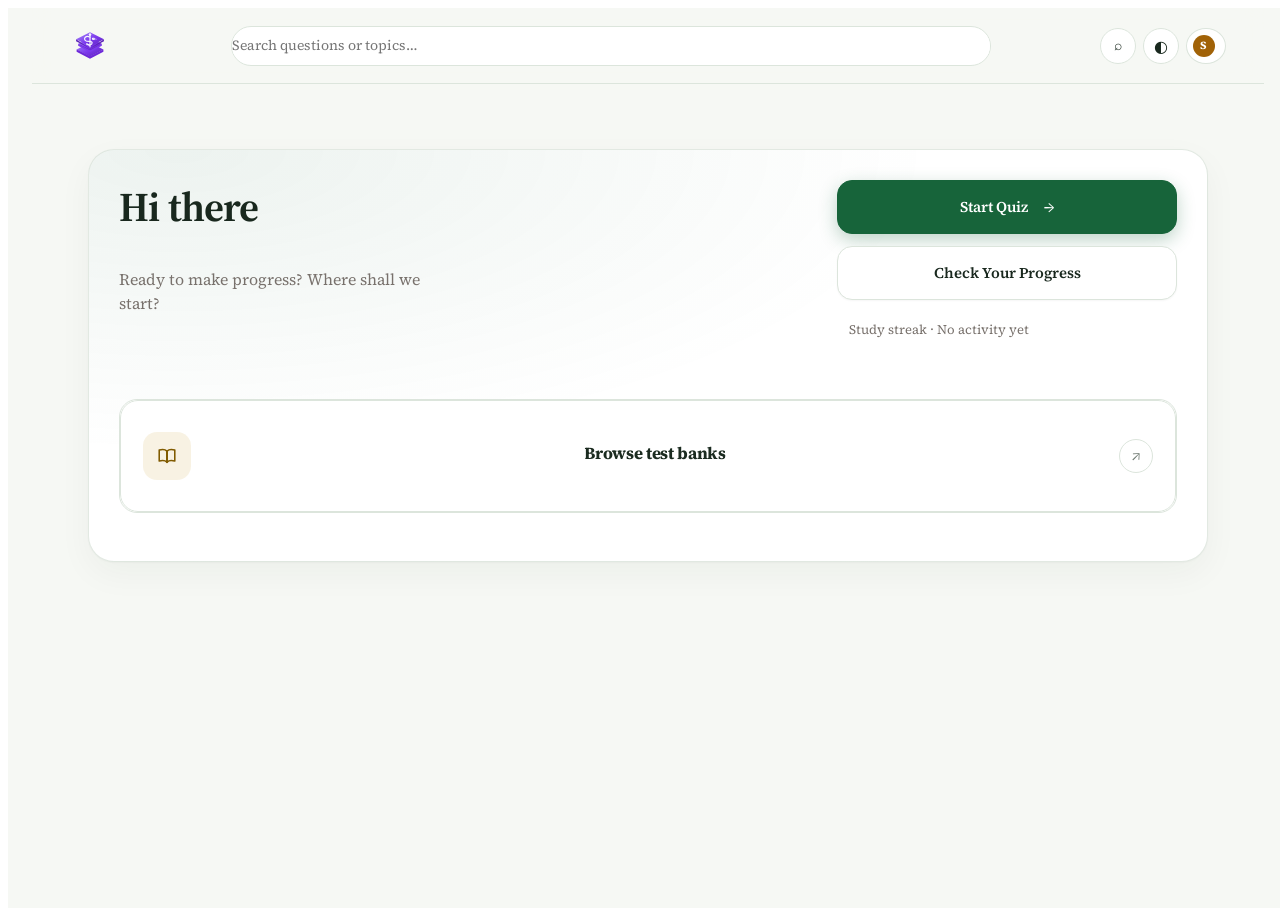
==== index.html @ 26444fe8 "Refresh reset settings assets" ====
<!doctype html>
<html lang="en" data-course="hub" data-theme="light">
<head>
  <meta charset="UTF-8" />
  <meta name="viewport" content="width=device-width, initial-scale=1.0, viewport-fit=cover">
  <title>StudyMats Medical Question Bank</title>
  <link href="https://fonts.googleapis.com/css2?family=Playfair+Display:ital,wght@0,400;0,600;0,700;1,400&family=Source+Serif+4:ital,opsz,wght@0,8..60,300;0,8..60,400;0,8..60,500;1,8..60,300;1,8..60,400&family=JetBrains+Mono:wght@400;500&display=swap" rel="stylesheet" />
  <link rel="icon" type="image/svg+xml" href="assets/studymats-mark.svg" />
  <link rel="stylesheet" href="style.css?v=20261027-browse-dialog-width-override" />
  <link rel="stylesheet" href="navigation-redesign.css?v=18" />
  <link rel="stylesheet" href="navigation-redesign-v12.css?v=16" />
  <link rel="stylesheet" href="navigation-redesign-search.css?v=6" />
  <link rel="stylesheet" href="navigation-redesign-progress.css?v=6" />
  <link rel="stylesheet" href="navigation-redesign-adaptive.css?v=3" />
  <link rel="stylesheet" href="desktop-layout.css?v=6" />
  <script src="theme.js"></script>
  <link rel="manifest" href="./manifest.json">
  <meta name="theme-color" content="#fbf8f5">
  <meta name="mobile-web-app-capable" content="yes">
  <meta name="apple-mobile-web-app-capable" content="yes">
  <meta name="apple-mobile-web-app-status-bar-style" content="default">
  <link rel="apple-touch-icon" href="./assets/studymats-mark.svg">
</head>
<body data-course="hub">
  <aside class="desktop-sidebar" aria-label="Primary navigation"><div class="sidebar-top"><a class="sidebar-brand-lockup" href="#top" aria-label="StudyMats home"><img src="assets/studymats-mark.svg" alt="" width="34" height="34"><span class="sidebar-brand-copy"><strong>Study<span>Mats</span></strong><small>MY MEDICAL QUESTION BANK</small></span></a></div><nav><a class="sidebar-link is-active" href="#top" title="Dashboard"><span>⌂</span><span class="sidebar-link-label">Dashboard</span></a><a class="sidebar-link" href="quiz.html" title="Quiz"><span>▣</span><span class="sidebar-link-label">Quiz</span></a><a class="sidebar-link" href="test-bank-builder-v2.html" title="Test Bank Builder"><span>✎</span><span class="sidebar-link-label">Test Bank Builder</span></a><a class="sidebar-link" href="#hubSubjectList" data-sidebar-subjects title="Browse Test Banks"><span>▦</span><span class="sidebar-link-label">Browse Test Banks</span></a><a class="sidebar-link" href="#studyDashboard" title="Study Progress"><span>▤</span><span class="sidebar-link-label">Study Progress</span></a><div class="sidebar-divider"></div><a class="sidebar-link" href="#backupPanel" title="Backup &amp; Restore"><span>⇧</span><span class="sidebar-link-label">Backup &amp; Restore</span></a><button class="sidebar-link" type="button" data-open-changelog title="Updates"><span>✦</span><span class="sidebar-link-label">Updates</span></button></nav><div class="sidebar-save"><i></i><span class="sidebar-save-label">Progress saved locally</span><span>ⓘ</span></div></aside>
  <main class="wrapper" id="top">
    <div class="app-topbar">
      <label class="topbar-search">
        <span></span>
        <input id="dashboardSearch" type="search" placeholder="Search questions, topics, or keywords…">
        <kbd>Ctrl K</kbd>
      </label>
      <button class="topbar-theme" type="button" data-theme-toggle aria-label="Toggle theme"><span data-theme-icon>☾</span></button>
      <button class="topbar-profile" id="dashProfileButtonTop" type="button"><span>S</span></button>
    </div>
    <div class="theme-toggle-wrapper"><button class="theme-toggle" data-theme-toggle type="button"><span data-theme-icon>🌙</span></button></div>
    <header class="site-header">
          <div class="brand-lockup">
            <img class="brand-mark" src="assets/studymats-mark.svg" alt="" width="76" height="76" />
            <div class="brand-copy">
              <div class="header-eyebrow">MEDICAL BOARD REVIEW</div>
              <h1 class="header-title"><em>Study</em>Mats</h1>
              <p class="header-sub">Your medical question bank, organized for focused review.</p>
            </div>
          </div>
        </header>
    <section class="section-wrapper hub-year-dropdown" aria-label="Main hub">
          <button class="section-toggle" type="button" data-open-subject-browser aria-haspopup="dialog" aria-controls="studyMatsActionModal">
            <span class="hub-year-icon" aria-hidden="true"><svg viewBox="0 0 24 24" focusable="false"><path d="M3.5 5.5c3.7-1.2 6.8-.5 8.5 1.2v12c-1.7-1.7-4.8-2.4-8.5-1.2z"/><path d="M20.5 5.5c-3.7-1.2-6.8-.5-8.5 1.2v12c1.7-1.7 4.8-2.4 8.5-1.2z"/><path d="M12 7v12"/></svg></span>
            <span class="hub-year-summary-copy"><span class="hub-year-title">Browse test banks</span><span class="hub-year-subtext">Choose a year level to explore subjects, question banks, and review resources.</span></span>
            <span class="toggle-icon" aria-hidden="true">↗</span>
          </button>
        </section>
    <div class="hub-year-row" role="tablist" aria-label="Year level selection">
      <button class="hub-pill active" type="button" data-year="YL1" aria-pressed="true">YL1</button>
      <button class="hub-pill" type="button" data-year="YL2">YL2</button>
      <button class="hub-pill" type="button" data-year="YL3">YL3</button>
      <button class="hub-pill" type="button" data-year="YL4">YL4</button>
    </div>
    <section class="study-dashboard" id="studyDashboard" aria-labelledby="dashGreeting">
      <div class="dash-welcome"><h2 id="dashGreeting">Your study space</h2><button class="dash-button dash-button-quiet" id="dashProfileButton" type="button">Set up profile</button></div>
      <div id="dashStats" class="dash-stats"></div>
      <div id="dashDonuts" hidden></div>
      <details class="dash-panel dash-subject-dropdown" id="subjectProgressDropdown">
        <summary class="dash-panel-heading"><h2 data-glance-year>YL1 subject progress</h2></summary>
        <a class="mob-view-all mobile-only" href="#" data-open-subject-browser>View All</a>
        <div class="dash-subject-list" id="dashSubjectList"></div>
      </details>
      <div class="dash-panel dash-activity-panel">
        <div class="dash-panel-heading"><h2>Daily study rhythm</h2>
        </div>
        <div id="dashHeatmap" class="dash-heatmap-container"></div>
        <div class="dash-activity-stats" id="dashActivityStats"></div>
        <p class="dash-data-caption" id="dashActivityCaption"></p>
      </div>
      <div class="dash-panel dash-tools-panel" id="backupPanel">
        <div class="dash-panel-heading"><h2>Backup & portability</h2></div>
        <div class="dash-data-actions">
          <button class="dash-button dash-button-primary" id="dashExportButton" type="button">↓ Export backup</button>
          <button class="dash-button" id="dashImportButton" type="button">↑ Import backup</button>
          <input id="dashImportFile" type="file" accept=".json,application/json" hidden>
          <button class="dash-button dash-button-danger" id="dashResetButton" type="button">Reset saved progress</button>
        </div>
        <p class="dash-data-message" id="dashDataMessage" role="status" aria-live="polite"></p>
      </div>
    </section>
  </main>

  <div class="question-search-modal study-mats-action-modal" id="studyMatsActionModal" hidden aria-hidden="true">
    <div class="question-search-backdrop" id="studyMatsActionBackdrop"></div>
    <section class="question-search-dialog study-mats-action-dialog" role="dialog" aria-modal="true" aria-labelledby="studyMatsActionTitle" tabindex="-1">
      <header class="qs-header">
        <div class="qs-header-copy">
          <p class="dash-kicker" id="studyMatsActionEyebrow">STUDYMATS SUBJECT LIBRARY</p>
          <h2 id="studyMatsActionTitle">Browse test banks</h2>
          <p class="study-mats-action-description" id="studyMatsActionDescription">Choose a year level to explore subjects and question banks.</p>
        </div>
        <button type="button" id="studyMatsActionClose" class="qs-close" aria-label="Close popup">×</button>
      </header>
      <div class="study-mats-action-content" id="studyMatsBrowseView">
        <div class="hub-year-row study-mats-modal-years" role="group">
          <button class="hub-pill active" type="button" data-year="YL1">YL1</button>
          <button class="hub-pill" type="button" data-year="YL2">YL2</button>
          <button class="hub-pill" type="button" data-year="YL3">YL3</button>
          <button class="hub-pill" type="button" data-year="YL4">YL4</button>
        </div>
        <div class="hub-subjects" id="hubSubjectList" aria-live="polite"></div>
        <div id="statusMessage" class="status-message" role="status"></div>
      </div>
      <div class="study-mats-action-content study-mats-quiz-content" id="studyMatsQuizView" hidden>
        <label class="study-mats-field-label" for="studyMatsQuizSubject">Choose a subject</label>
        <select id="studyMatsQuizSubject" class="study-mats-subject-select"><option value="">Loading subjects…</option></select>
        <p class="study-mats-field-label">Choose a study mode</p>
        <div class="study-mats-mode-picker" role="group">
          <button type="button" data-launch-mode="exam" aria-pressed="true"><strong>Exam</strong></button>
          <button type="button" data-launch-mode="review" aria-pressed="false"><strong>Review</strong></button>
          <button type="button" data-launch-mode="key" aria-pressed="false"><strong>Answer Key</strong></button>
        </div>
        <p class="study-mats-launch-status" id="studyMatsLaunchStatus" role="status"></p>
        <button class="dash-button dash-button-primary study-mats-start-quiz" id="studyMatsStartQuiz" type="button">Start Quiz →</button>
      </div>
    </section>
  </div>

  <div class="question-search-modal" id="questionSearchModal" hidden aria-hidden="true">
    <div class="question-search-backdrop" id="questionSearchBackdrop"></div>
    <section class="question-search-dialog" role="dialog" aria-modal="true" aria-labelledby="questionSearchTitle">
      <header class="qs-header"><div class="qs-header-copy"><h2 id="questionSearchTitle">Find a question</h2><label class="qs-search-box"><input id="questionSearchInput" type="search" placeholder="Search questions…" autocomplete="off"></label><p id="questionSearchStatus" role="status"></p></div><button type="button" id="questionSearchClose" class="qs-close">×</button></header>
      <div class="qs-body"><div class="qs-results-column"><div id="questionSearchResults" class="qs-results"></div></div><div id="questionSearchPreview" class="qs-preview"></div></div>
    </section>
  </div>

  <div class="dash-modal-backdrop dash-changelog-backdrop" id="changelogModal" hidden>
    <section class="dash-modal dash-changelog-modal" role="dialog" aria-modal="true" aria-labelledby="changelogModalTitle">
      <div class="dash-modal-mark" aria-hidden="true">✦</div>
      <p class="dash-kicker">STUDYMATS UPDATES</p>
      <h2 id="changelogModalTitle">What's changed</h2>
      <p class="dash-modal-copy">A running summary of improvements to the study dashboard, quiz, and question-bank tools.</p>
      <div class="dash-changelog-list">
        <article>
          <small>OCT 2026 · STUDY EXPERIENCE</small>
          <h3>Cleaner dashboard and quiz</h3>
          <ul>
            <li>Daily Study Rhythm spacing simplified by removing the extra momentum label.</li>
            <li>Quiz opens in dark mode by default, with a true-black surface and cleaner metadata.</li>
            <li>Quiz timer supports custom duration, quick-add time, and a clear time-up state.</li>
          </ul>
        </article>
        <article>
          <small>OCT 2026 · STUDY TOOLS</small>
          <h3>Build and manage question banks</h3>
          <ul>
            <li>Test Bank Builder supports drafting, editing, reusing questions, validating, importing JSON, and exporting without overwriting originals.</li>
            <li>Dashboard progress includes subject-level glance views and saved activity.</li>
          </ul>
        </article>
        <article>
          <small>OCT 2026 · APP ACCESS</small>
          <h3>Install StudyMats</h3>
          <ul>
            <li>Added installable PWA support and a basic offline app shell for supported browsers.</li>
          </ul>
          <p class="dash-changelog-note">Offline access is limited; question data may still need an internet connection.</p>
        </article>
        <article>
          <small>OCT 2026 · MOBILE HUB</small>
          <h3>Mobile-first home and navigation</h3>
          <ul>
            <li>New welcome home screen with sticky bottom navigation.</li>
            <li>Study Progress and Test Bank Builder open as in-app views.</li>
            <li>Backup moves into a dedicated sheet from the profile menu.</li>
          </ul>
        </article>
      </div>
      <div class="dash-modal-actions">
        <button class="dash-button dash-button-primary" type="button" data-close-changelog>Got it</button>
      </div>
    </section>
  </div>
  <div class="dash-modal-backdrop" id="profileModal" hidden>
    <section class="dash-modal" role="dialog" aria-modal="true" aria-labelledby="profileModalTitle">
      <h2 id="profileModalTitle">Make this space yours</h2>
      <form id="profileForm">
        <label for="profileName">Preferred name</label>
        <input id="profileName" name="profileName" maxlength="60" autocomplete="given-name">
        <label class="dash-checkbox-label"><input id="profileShowName" type="checkbox" checked><span>Show my name</span></label>
        <div class="dash-modal-actions">
          <button class="dash-button" id="profileSkipButton" type="button">Maybe later</button>
          <button class="dash-button dash-button-primary" type="submit">Save preferences</button>
        </div>
      </form>
    </section>
  </div>
  <div class="dash-modal-backdrop" id="importModal" hidden>
    <section class="dash-modal" role="dialog" aria-modal="true" aria-labelledby="importModalTitle">
      <h2 id="importModalTitle">Import progress</h2>
      <p id="importSummary"></p>
      <div class="dash-modal-actions dash-import-actions">
        <button class="dash-button" id="importCancelButton" type="button">Cancel</button>
        <button class="dash-button" id="importMergeButton" type="button">Merge</button>
        <button class="dash-button dash-button-danger" id="importReplaceButton" type="button">Replace</button>
      </div>
    </section>
  </div>

  <nav class="mobile-bottom-nav mobile-only" aria-label="Mobile navigation">
    <a href="#top" class="mob-nav-item is-active" data-mobile-home><small>Home</small></a>
    <button type="button" class="mob-nav-item" data-mobile-quiz><small>Quiz</small></button>
    <button type="button" class="mob-nav-item" data-open-subject-browser><small>Subjects</small></button>
    <a href="#studyDashboard" class="mob-nav-item" data-mobile-progress><small>Progress</small></a>
  </nav>

  <script src="app.js?v=4"></script>
  <script src="dashboard.js?v=20261027-heatmap"></script>
  <script src="question-search.js"></script>
  <script>
  (() => {
    const modal = document.getElementById('studyMatsActionModal');
    const dialog = modal?.querySelector('.study-mats-action-dialog');
    const closeButton = document.getElementById('studyMatsActionClose');
    const backdrop = document.getElementById('studyMatsActionBackdrop');
    const browseView = document.getElementById('studyMatsBrowseView');
    const quizView = document.getElementById('studyMatsQuizView');
    const title = document.getElementById('studyMatsActionTitle');
    const eyebrow = document.getElementById('studyMatsActionEyebrow');
    const description = document.getElementById('studyMatsActionDescription');
    const subjectSelect = document.getElementById('studyMatsQuizSubject');
    const launchStatus = document.getElementById('studyMatsLaunchStatus');
    const startButton = document.getElementById('studyMatsStartQuiz');
    if (!modal || !dialog || !closeButton || !backdrop) return;
    let opener = null, previousOverflow = '', activeMode = 'exam', catalogPromise = null;
    const closeModal = () => {
      modal.hidden = true; modal.setAttribute('aria-hidden', 'true');
      document.body.style.overflow = previousOverflow;
      if (opener && typeof opener.focus === 'function') opener.focus();
    };
    const openModal = (mode) => {
      previousOverflow = document.body.style.overflow;
      document.body.style.overflow = 'hidden';
      modal.hidden = false; modal.setAttribute('aria-hidden', 'false');
      opener = document.activeElement;
      if (mode === 'quiz') {
        browseView.hidden = true; quizView.hidden = false;
        eyebrow.textContent = 'START A QUIZ'; title.textContent = 'Choose subject and mode';
        description.textContent = 'Pick a subject and how you want to practice.';
        startButton.disabled = false; startButton.textContent = 'Start Quiz \u2192';
        launchStatus.textContent = ''; loadCatalog();
      } else {
        browseView.hidden = false; quizView.hidden = true;
        eyebrow.textContent = 'STUDYMATS SUBJECT LIBRARY'; title.textContent = 'Browse test banks';
        description.textContent = 'Choose a year level to explore subjects and question banks.';
      }
      closeButton.focus();
    };
    const loadCatalog = () => {
      if (catalogPromise) return catalogPromise;
      catalogPromise = fetch('subjects.json', { cache: 'no-cache' })
        .then(r => { if (!r.ok) throw new Error('HTTP ' + r.status); return r.json(); })
        .then(list => {
          subjectSelect.innerHTML = '<option value="">Select a subject\u2026</option>';
          (list || []).forEach(s => {
            const opt = document.createElement('option');
            opt.value = s.id; opt.textContent = s.name || s.id;
            subjectSelect.appendChild(opt);
          });
        })
        .catch(() => {
          subjectSelect.innerHTML = '<option value="">Could not load subjects</option>';
          launchStatus.textContent = 'Subjects failed to load.';
        });
      return catalogPromise;
    };
    document.querySelectorAll('[data-open-subject-browser], [data-sidebar-subjects], [data-mobile-quiz]').forEach(el => {
      el.addEventListener('click', e => {
        e.preventDefault();
        if (el.matches('[data-mobile-quiz]')) openModal('quiz');
        else openModal('browse');
      });
    });
    quizView?.querySelectorAll('[data-launch-mode]').forEach(btn => {
      btn.addEventListener('click', () => {
        activeMode = btn.getAttribute('data-launch-mode') || 'exam';
        quizView.querySelectorAll('[data-launch-mode]').forEach(b => b.setAttribute('aria-pressed', String(b === btn)));
      });
    });
    startButton?.addEventListener('click', () => {
      if (!subjectSelect.value) { launchStatus.textContent = 'Choose a subject before starting.'; subjectSelect.focus(); return; }
      const url = new URL('quiz.html', document.baseURI);
      url.searchParams.set('subject', subjectSelect.value);
      url.searchParams.set('mode', activeMode);
      startButton.disabled = true; startButton.textContent = 'Opening quiz\u2026';
      window.location.href = url.href;
    });
    closeButton.addEventListener('click', closeModal);
    backdrop.addEventListener('click', closeModal);
    modal.addEventListener('click', event => { if (event.target === modal) closeModal(); });
    dialog.addEventListener('click', event => event.stopPropagation());
    document.addEventListener('keydown', event => {
      if (event.key === 'Escape' && !modal.hidden) { event.preventDefault(); closeModal(); }
    });
  })();
  </script>
  <script>
  if ("serviceWorker" in navigator && (location.protocol === "https:" || location.hostname === "localhost")) {
    window.addEventListener("load", () => {
      navigator.serviceWorker.register("./service-worker.js", { scope: "./" })
        .catch((error) => console.warn("StudyMats offline support could not be registered:", error));
    });
  }
  </script>
  <script src="./navigation-redesign.js?v=23"></script>
  <script src="./navigation-redesign-search.js?v=3"></script>
<script>
/* StudyMats mobile polish patch v12 */
(() => {
  const run = () => {
    document.querySelectorAll('.sm-builder-toolbar').forEach(el => el.remove());
    document.querySelectorAll('.sm-backup-sheet .dash-data-actions').forEach(el => {
      el.style.cssText = 'display:flex!important;flex-direction:column!important;flex-wrap:nowrap!important;gap:10px!important;width:100%!important;';
    });
    document.querySelectorAll('.sm-backup-sheet .dash-button').forEach(el => {
      el.style.cssText = 'display:flex!important;width:100%!important;min-height:48px!important;padding:14px 16px!important;font-size:14px!important;justify-content:center!important;align-items:center!important;box-sizing:border-box!important;';
    });
    document.querySelectorAll('.sm-progress-view #dashStats, .sm-progress-view #dashDonuts, .sm-progress-view .dash-stats').forEach(el => {
      el.hidden = true; el.style.display = 'none';
    });
    document.querySelectorAll('.sm-nav-search').forEach(el => { el.style.display = 'none'; });
    document.querySelectorAll('#studyMatsActionModal [data-year="resources"]').forEach(el => {
      el.hidden = true; el.style.display = 'none';
    });
    document.querySelectorAll('.study-mats-mode-picker button').forEach(btn => {
      btn.style.cssText += 'display:flex!important;flex-direction:row!important;align-items:center!important;white-space:nowrap!important;word-break:normal!important;writing-mode:horizontal-tb!important;min-height:48px!important;width:100%!important;';
      const strong = btn.querySelector('strong');
      if (strong) {
        strong.style.cssText = 'display:inline!important;white-space:nowrap!important;word-break:normal!important;writing-mode:horizontal-tb!important;font-size:15px!important;width:auto!important;';
      }
    });
  };
  if (document.readyState === 'loading') {
    document.addEventListener('DOMContentLoaded', () => setTimeout(run, 400));
  } else {
    setTimeout(run, 400);
  }
  document.addEventListener('click', (e) => {
    if (e.target.closest('[data-sm-nav="quiz"], #smStartQuiz, [data-mobile-quiz], [data-sm-nav="progress"], [data-sm-nav="builder"], #smOpenBackup, .sm-menu-action')) {
      setTimeout(run, 150);
    }
  });
})();
</script>
  <script src="./offline-status.js"></script>
</body>
</html>
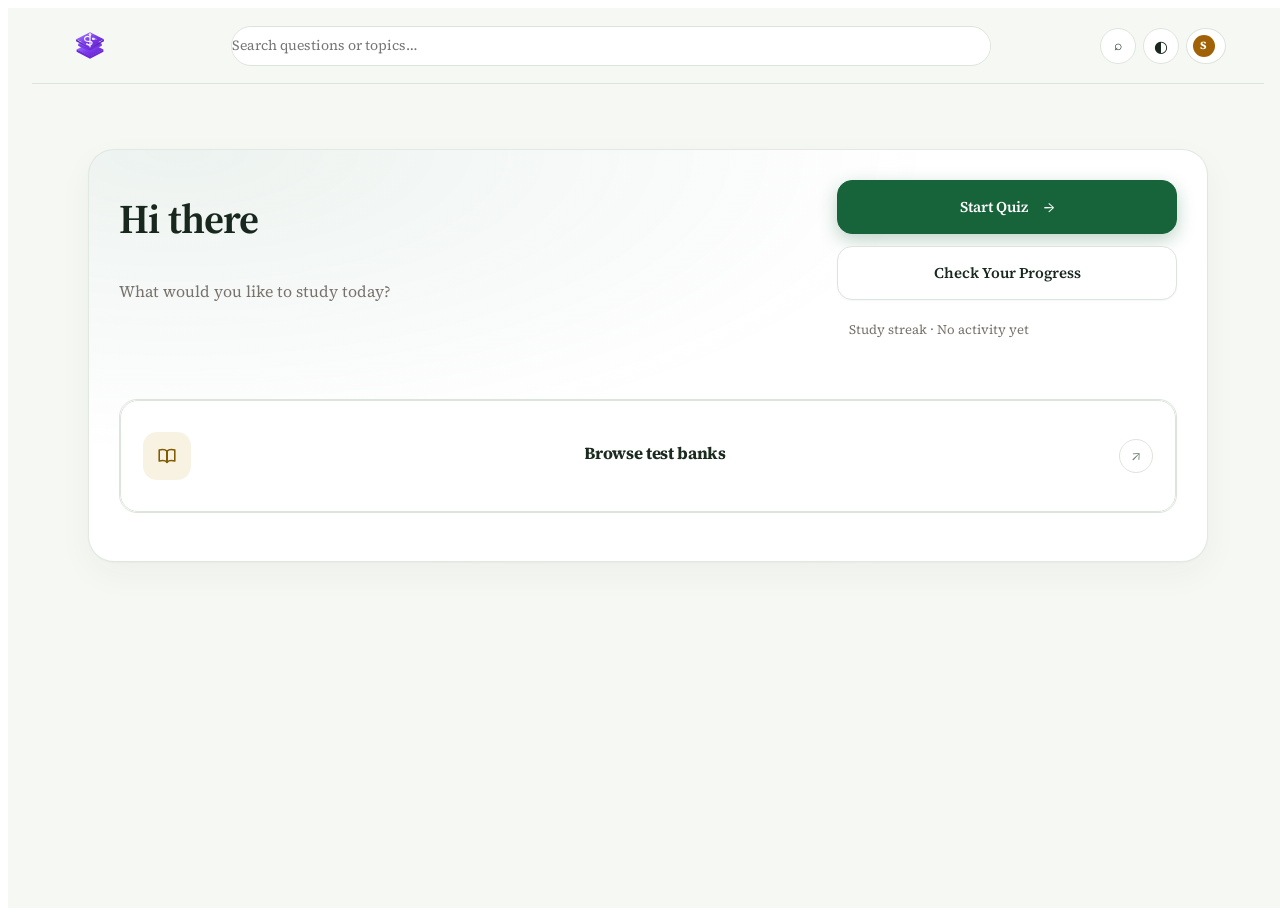
==== commit 2c203418: "Refresh profile settings assets" ====
--- a/index.html
+++ b/index.html
@@ -7,7 +7,7 @@
   <link href="https://fonts.googleapis.com/css2?family=Playfair+Display:ital,wght@0,400;0,600;0,700;1,400&family=Source+Serif+4:ital,opsz,wght@0,8..60,300;0,8..60,400;0,8..60,500;1,8..60,300;1,8..60,400&family=JetBrains+Mono:wght@400;500&display=swap" rel="stylesheet" />
   <link rel="icon" type="image/svg+xml" href="assets/studymats-mark.svg" />
   <link rel="stylesheet" href="style.css?v=20261027-browse-dialog-width-override" />
-  <link rel="stylesheet" href="navigation-redesign.css?v=18" />
+  <link rel="stylesheet" href="navigation-redesign.css?v=19" />
   <link rel="stylesheet" href="navigation-redesign-v12.css?v=16" />
   <link rel="stylesheet" href="navigation-redesign-search.css?v=6" />
   <link rel="stylesheet" href="navigation-redesign-progress.css?v=6" />
@@ -211,7 +211,7 @@
   </nav>
 
   <script src="app.js?v=4"></script>
-  <script src="dashboard.js?v=20261027-heatmap"></script>
+  <script src="dashboard.js?v=20261101-profile"></script>
   <script src="question-search.js"></script>
   <script>
   (() => {
@@ -308,7 +308,7 @@
     });
   }
   </script>
-  <script src="./navigation-redesign.js?v=23"></script>
+  <script src="./navigation-redesign.js?v=24"></script>
   <script src="./navigation-redesign-search.js?v=3"></script>
 <script>
 /* StudyMats mobile polish patch v12 */
--- a/navigation-redesign.css
+++ b/navigation-redesign.css
@@ -1037,3 +1037,79 @@
     align-self: stretch;
   }
 }
+
+
+/* Profile & account summary */
+.sm-profile-summary-card {
+  display: flex;
+  align-items: center;
+  gap: 14px;
+  padding: 16px;
+  margin: 16px 0;
+  border: 1px solid var(--border, #e6e0d9);
+  border-radius: 14px;
+  background: var(--bg-card, #fff);
+}
+.sm-profile-summary-avatar {
+  display: grid;
+  place-items: center;
+  flex: 0 0 46px;
+  width: 46px;
+  height: 46px;
+  border-radius: 50%;
+  background: var(--accent-soft, rgba(31,107,74,.12));
+  color: var(--accent, #1f6b4a);
+  font-size: 1.1rem;
+  font-weight: 750;
+}
+.sm-profile-summary-copy {
+  display: flex;
+  flex: 1 1 auto;
+  flex-direction: column;
+  min-width: 0;
+  gap: 3px;
+}
+.sm-profile-summary-copy strong { font-size: .95rem; overflow-wrap: anywhere; }
+.sm-profile-summary-copy span { color: var(--text-muted, #78716c); font-size: .8rem; }
+.sm-profile-summary-copy small { color: var(--text-muted, #78716c); font-size: .72rem; }
+.sm-settings-account-card {
+  display: flex;
+  align-items: flex-start;
+  gap: 12px;
+  padding: 15px;
+  margin: 0 0 16px;
+  border: 1px solid var(--border, #e6e0d9);
+  border-radius: 12px;
+}
+.sm-settings-account-icon {
+  display: grid;
+  place-items: center;
+  flex: 0 0 34px;
+  width: 34px;
+  height: 34px;
+  border-radius: 10px;
+  background: var(--bg-soft, rgba(120,130,120,.1));
+  font-size: 1.1rem;
+}
+.sm-settings-account-card > div:last-child { min-width: 0; }
+.sm-settings-account-card strong { display: block; font-size: .88rem; }
+.sm-settings-account-card p {
+  margin: 5px 0 8px;
+  color: var(--text-muted, #78716c);
+  font-size: .8rem;
+  line-height: 1.5;
+}
+.sm-settings-account-status {
+  display: inline-flex;
+  padding: 4px 8px;
+  border-radius: 999px;
+  background: var(--accent-soft, rgba(31,107,74,.1));
+  color: var(--accent, #1f6b4a);
+  font-size: .7rem;
+  font-weight: 700;
+}
+@media (max-width: 560px) {
+  .sm-profile-summary-card { flex-wrap: wrap; }
+  .sm-profile-summary-copy { flex-basis: calc(100% - 64px); }
+  .sm-profile-summary-card > .sm-settings-control { width: 100%; }
+}
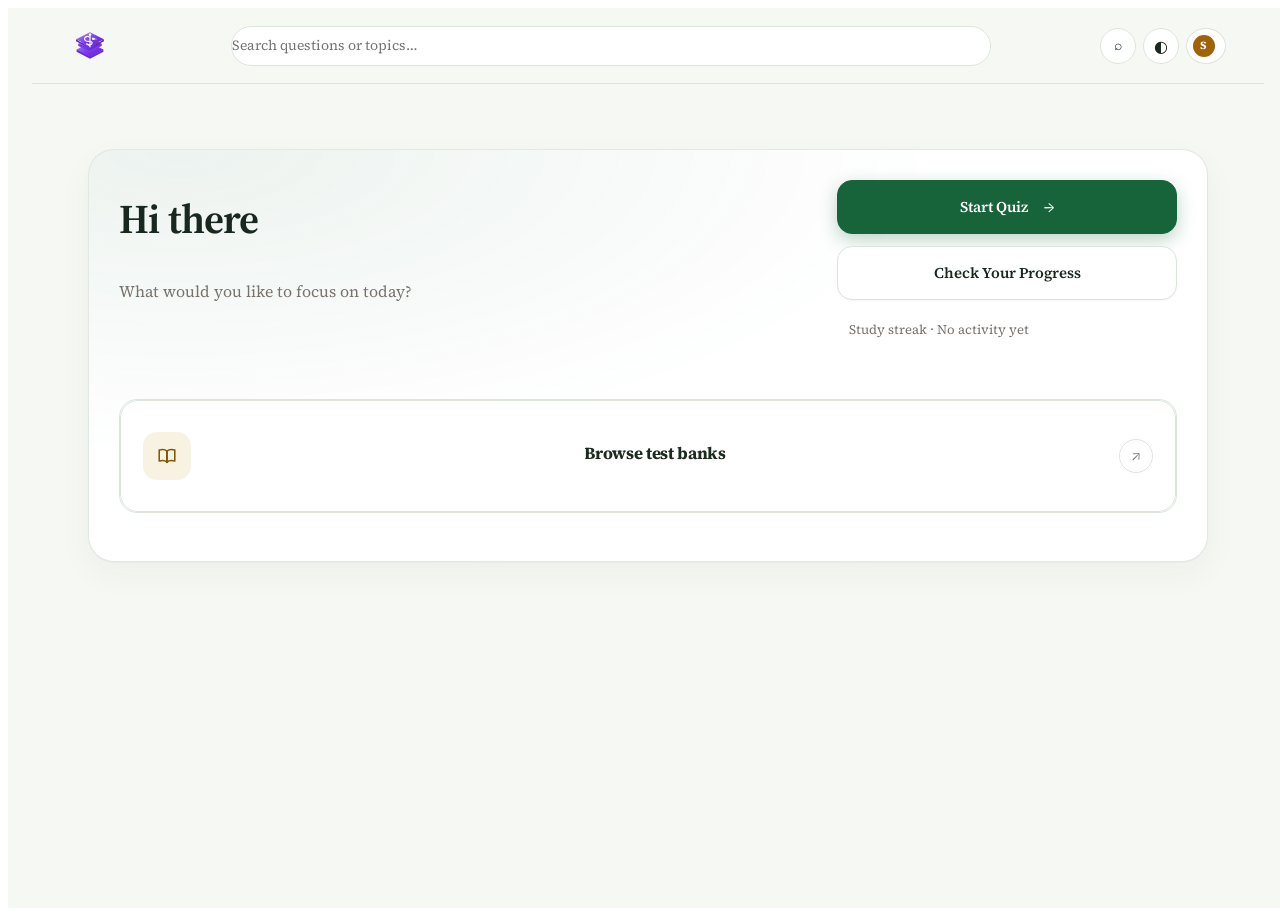
==== commit b5c8e360: "Refresh backup settings assets" ====
--- a/index.html
+++ b/index.html
@@ -7,7 +7,7 @@
   <link href="https://fonts.googleapis.com/css2?family=Playfair+Display:ital,wght@0,400;0,600;0,700;1,400&family=Source+Serif+4:ital,opsz,wght@0,8..60,300;0,8..60,400;0,8..60,500;1,8..60,300;1,8..60,400&family=JetBrains+Mono:wght@400;500&display=swap" rel="stylesheet" />
   <link rel="icon" type="image/svg+xml" href="assets/studymats-mark.svg" />
   <link rel="stylesheet" href="style.css?v=20261027-browse-dialog-width-override" />
-  <link rel="stylesheet" href="navigation-redesign.css?v=19" />
+  <link rel="stylesheet" href="navigation-redesign.css?v=20" />
   <link rel="stylesheet" href="navigation-redesign-v12.css?v=16" />
   <link rel="stylesheet" href="navigation-redesign-search.css?v=6" />
   <link rel="stylesheet" href="navigation-redesign-progress.css?v=6" />
@@ -211,7 +211,7 @@
   </nav>
 
   <script src="app.js?v=4"></script>
-  <script src="dashboard.js?v=20261101-profile"></script>
+  <script src="dashboard.js?v=20261101-backup"></script>
   <script src="question-search.js"></script>
   <script>
   (() => {
@@ -308,7 +308,7 @@
     });
   }
   </script>
-  <script src="./navigation-redesign.js?v=24"></script>
+  <script src="./navigation-redesign.js?v=25"></script>
   <script src="./navigation-redesign-search.js?v=3"></script>
 <script>
 /* StudyMats mobile polish patch v12 */
--- a/navigation-redesign.css
+++ b/navigation-redesign.css
@@ -1113,3 +1113,63 @@
   .sm-profile-summary-copy { flex-basis: calc(100% - 64px); }
   .sm-profile-summary-card > .sm-settings-control { width: 100%; }
 }
+
+
+/* Data & backup guidance. */
+.sm-backup-overview,
+.sm-backup-guidance,
+.sm-backup-intro .sm-backup-scope {
+  border: 1px solid var(--border, #e6e0d9);
+  border-radius: 12px;
+  background: var(--bg-card, #fff);
+}
+.sm-backup-overview {
+  display: flex;
+  align-items: flex-start;
+  gap: 12px;
+  padding: 15px;
+  margin: 16px 0;
+}
+.sm-backup-overview-icon {
+  display: grid;
+  place-items: center;
+  flex: 0 0 34px;
+  width: 34px;
+  height: 34px;
+  border-radius: 10px;
+  background: var(--bg-soft, #f4f1ed);
+  color: var(--text-main, #292524);
+  font-size: 19px;
+}
+.sm-backup-overview strong,
+.sm-backup-guidance strong,
+.sm-backup-scope strong { display: block; font-size: 13px; }
+.sm-backup-overview p,
+.sm-backup-guidance li,
+.sm-backup-scope p,
+.sm-backup-intro > p {
+  color: var(--text-muted, #78716c);
+  font-size: 12px;
+  line-height: 1.55;
+}
+.sm-backup-overview p { margin: 4px 0 0; }
+.sm-backup-guidance { padding: 15px 17px; margin: 14px 0; }
+.sm-backup-guidance ol { margin: 9px 0 0; padding-left: 20px; }
+.sm-backup-guidance li + li { margin-top: 5px; }
+.sm-backup-intro { padding: 15px 16px 4px; }
+.sm-backup-intro > p { margin: 0 0 12px; }
+.sm-backup-intro .sm-backup-scope { padding: 14px; }
+.sm-backup-scope ul { margin: 7px 0 12px; padding-left: 19px; }
+.sm-backup-scope li { color: var(--text-muted, #78716c); font-size: 12px; line-height: 1.55; }
+.sm-backup-scope p { margin: 5px 0 0; }
+.sm-backup-intro .sm-backup-local-note { margin: 12px 0 8px; }
+html[data-theme="dark"] .sm-backup-overview,
+html[data-theme="dark"] .sm-backup-guidance,
+html[data-theme="dark"] .sm-backup-intro .sm-backup-scope {
+  background: var(--bg-card, #1a1816);
+  border-color: var(--border, #3f3a36);
+}
+@media (max-width: 600px) {
+  .sm-backup-overview { padding: 13px; }
+  .sm-backup-guidance { padding: 13px; }
+}
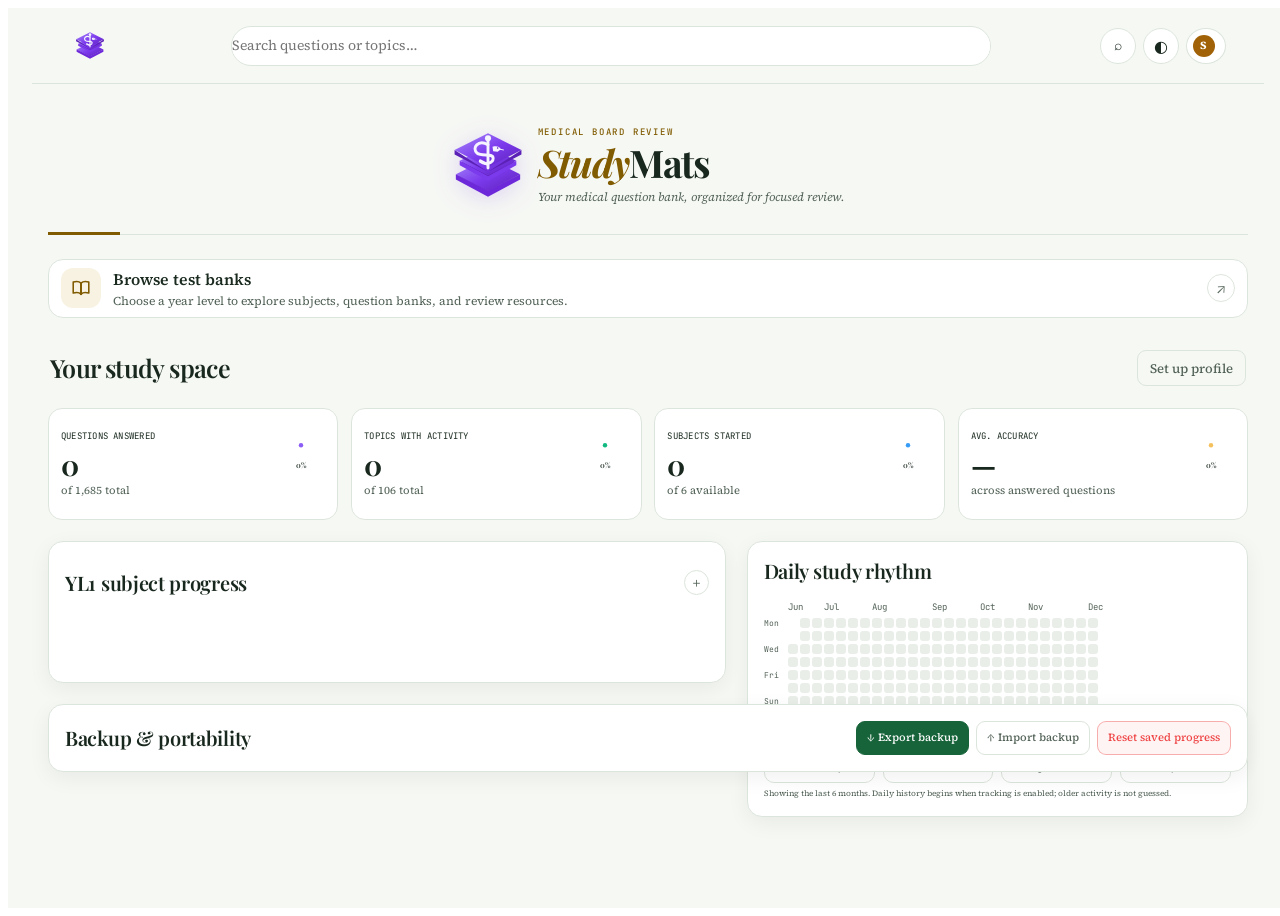
==== commit dc689c5a: "Refresh settings search assets" ====
--- a/index.html
+++ b/index.html
@@ -7,7 +7,7 @@
   <link href="https://fonts.googleapis.com/css2?family=Playfair+Display:ital,wght@0,400;0,600;0,700;1,400&family=Source+Serif+4:ital,opsz,wght@0,8..60,300;0,8..60,400;0,8..60,500;1,8..60,300;1,8..60,400&family=JetBrains+Mono:wght@400;500&display=swap" rel="stylesheet" />
   <link rel="icon" type="image/svg+xml" href="assets/studymats-mark.svg" />
   <link rel="stylesheet" href="style.css?v=20261027-browse-dialog-width-override" />
-  <link rel="stylesheet" href="navigation-redesign.css?v=20" />
+  <link rel="stylesheet" href="navigation-redesign.css?v=21" />
   <link rel="stylesheet" href="navigation-redesign-v12.css?v=16" />
   <link rel="stylesheet" href="navigation-redesign-search.css?v=6" />
   <link rel="stylesheet" href="navigation-redesign-progress.css?v=6" />
@@ -308,7 +308,7 @@
     });
   }
   </script>
-  <script src="./navigation-redesign.js?v=25"></script>
+  <script src="./navigation-redesign.js?v=26"></script>
   <script src="./navigation-redesign-search.js?v=3"></script>
 <script>
 /* StudyMats mobile polish patch v12 */
--- a/navigation-redesign.css
+++ b/navigation-redesign.css
@@ -1173,3 +1173,62 @@
   .sm-backup-overview { padding: 13px; }
   .sm-backup-guidance { padding: 13px; }
 }
+
+
+/* Settings search and at-a-glance preference summaries. */
+.sm-settings-search-wrap {
+  padding: 14px 22px 12px;
+  border-bottom: 1px solid var(--border, #e6e0d9);
+}
+.sm-settings-search-wrap label {
+  display: block;
+  margin-bottom: 6px;
+  font-size: .76rem;
+  font-weight: 650;
+}
+.sm-settings-search-wrap input {
+  display: block;
+  width: 100%;
+  min-height: 42px;
+  padding: 9px 12px;
+  border: 1px solid var(--border, #e6e0d9);
+  border-radius: 10px;
+  background: var(--bg-card, #fff);
+  color: var(--text-main, #1c1917);
+  font: inherit;
+  font-size: .88rem;
+}
+.sm-settings-search-wrap input:focus-visible {
+  outline: 2px solid var(--accent, #1f6b4a);
+  outline-offset: 2px;
+}
+.sm-settings-search-wrap p {
+  margin: 6px 0 0;
+  color: var(--text-muted, #78716c);
+  font-size: .72rem;
+}
+.sm-settings-nav-item { position: relative; }
+.sm-settings-nav-summary {
+  display: block;
+  margin-top: 3px;
+  overflow: hidden;
+  color: var(--text-muted, #78716c);
+  font-size: 10px;
+  font-weight: 450;
+  line-height: 1.35;
+  text-overflow: ellipsis;
+  white-space: nowrap;
+}
+.sm-settings-nav-item.is-active .sm-settings-nav-summary {
+  color: color-mix(in srgb, var(--accent, #1f6b4a) 78%, var(--text-muted, #78716c));
+}
+.sm-settings-nav-item[hidden],
+.sm-settings-page [hidden] { display: none !important; }
+@media (max-width: 640px) {
+  .sm-settings-search-wrap { padding: 12px 16px; }
+  .sm-settings-nav-summary { display: none; }
+}
+html[data-theme="dark"] .sm-settings-search-wrap input {
+  background: var(--bg-card, #1a1816);
+  color: var(--text-main, #f5f5f4);
+}
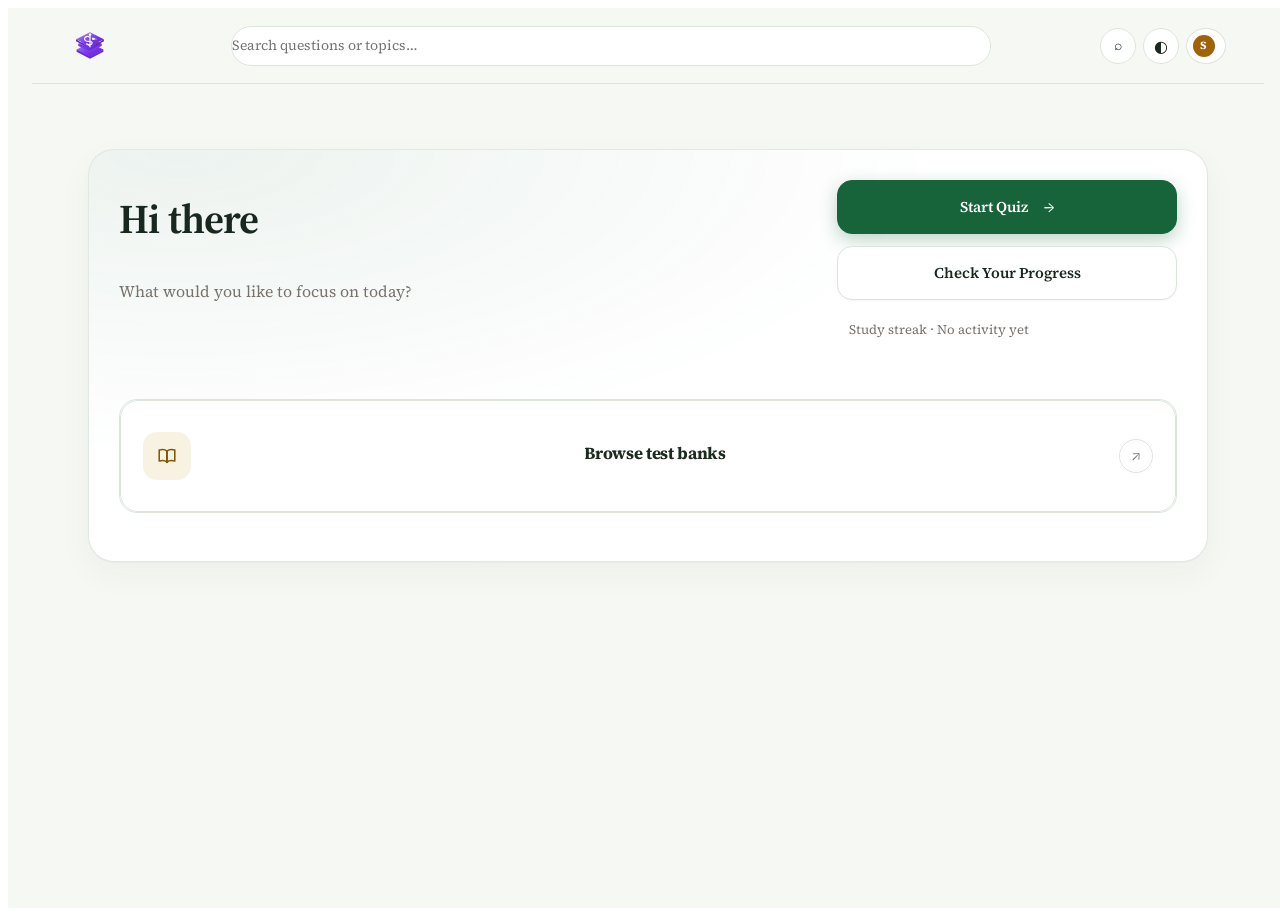
==== commit 178f783d: "Refresh settings stylesheet cache" ====
--- a/index.html
+++ b/index.html
@@ -7,7 +7,7 @@
   <link href="https://fonts.googleapis.com/css2?family=Playfair+Display:ital,wght@0,400;0,600;0,700;1,400&family=Source+Serif+4:ital,opsz,wght@0,8..60,300;0,8..60,400;0,8..60,500;1,8..60,300;1,8..60,400&family=JetBrains+Mono:wght@400;500&display=swap" rel="stylesheet" />
   <link rel="icon" type="image/svg+xml" href="assets/studymats-mark.svg" />
   <link rel="stylesheet" href="style.css?v=20261027-browse-dialog-width-override" />
-  <link rel="stylesheet" href="navigation-redesign.css?v=21" />
+  <link rel="stylesheet" href="navigation-redesign.css?v=22" />
   <link rel="stylesheet" href="navigation-redesign-v12.css?v=16" />
   <link rel="stylesheet" href="navigation-redesign-search.css?v=6" />
   <link rel="stylesheet" href="navigation-redesign-progress.css?v=6" />
--- a/navigation-redesign.css
+++ b/navigation-redesign.css
@@ -1232,3 +1232,108 @@
   background: var(--bg-card, #1a1816);
   color: var(--text-main, #f5f5f4);
 }
+
+/* Settings final refinement: tighter category rail, clearer interaction states,
+   and consistent grouping rhythm without changing settings behavior. */
+.sm-settings-nav {
+  gap: 3px !important;
+  padding: 18px 12px !important;
+}
+.sm-settings-nav p {
+  margin: 10px 9px 5px !important;
+}
+.sm-settings-nav-item {
+  min-height: 40px !important;
+  padding: 8px 11px !important;
+  border-radius: 9px !important;
+  font-size: .86rem !important;
+  line-height: 1.25 !important;
+}
+.sm-settings-nav-item:hover {
+  background: color-mix(in srgb, var(--accent, #1f6b4a) 8%, var(--bg-card, #fff)) !important;
+}
+.sm-settings-nav-item.is-active {
+  background: color-mix(in srgb, var(--accent, #1f6b4a) 12%, var(--bg-card, #fff)) !important;
+  border-color: color-mix(in srgb, var(--accent, #1f6b4a) 22%, var(--border, #e6e0d9)) !important;
+  box-shadow: inset 0 0 0 1px color-mix(in srgb, var(--accent, #1f6b4a) 5%, transparent);
+}
+.sm-settings-nav-item.is-active::before {
+  top: 8px !important;
+  bottom: 8px !important;
+  width: 3px !important;
+}
+.sm-settings-nav-item:focus-visible {
+  outline: 2px solid color-mix(in srgb, var(--accent, #1f6b4a) 65%, transparent) !important;
+  outline-offset: 2px !important;
+}
+.sm-settings-nav-summary {
+  margin-top: 2px !important;
+  font-size: 9.5px !important;
+  line-height: 1.25 !important;
+}
+.sm-settings-content {
+  padding: 28px 32px !important;
+}
+.sm-settings-description {
+  margin-bottom: 22px !important;
+}
+.sm-settings-row,
+.sm-settings-reset-card {
+  min-height: 80px !important;
+  padding: 16px 18px !important;
+  border-radius: 13px !important;
+}
+.sm-settings-row + .sm-settings-row,
+.sm-settings-reset-card + .sm-settings-reset-card {
+  margin-top: 10px;
+}
+.sm-settings-row strong,
+.sm-settings-reset-card strong {
+  font-size: .92rem !important;
+}
+.sm-settings-row p,
+.sm-settings-reset-card p {
+  margin-top: 4px !important;
+  line-height: 1.5 !important;
+}
+.sm-settings-row:focus-within {
+  box-shadow: 0 0 0 2px color-mix(in srgb, var(--accent, #1f6b4a) 9%, transparent) !important;
+}
+.sm-settings-search-wrap {
+  padding: 12px 20px 11px !important;
+}
+@media (max-width: 760px) {
+  .sm-settings-nav {
+    gap: 5px !important;
+    padding: 9px 12px !important;
+  }
+  .sm-settings-nav-item {
+    min-height: 38px !important;
+    padding: 8px 11px !important;
+  }
+  .sm-settings-content {
+    padding: 20px 18px !important;
+  }
+  .sm-settings-row + .sm-settings-row,
+  .sm-settings-reset-card + .sm-settings-reset-card {
+    margin-top: 8px;
+  }
+}
+@media (max-width: 480px) {
+  .sm-settings-content { padding: 18px 14px !important; }
+  .sm-settings-row,
+  .sm-settings-reset-card {
+    padding: 15px !important;
+    border-radius: 12px !important;
+  }
+}
+html[data-theme="dark"] .sm-settings-nav-item:hover {
+  background: color-mix(in srgb, var(--accent, #1f6b4a) 13%, var(--bg-card, #1a1816)) !important;
+}
+html[data-theme="dark"] .sm-settings-nav-item.is-active {
+  background: color-mix(in srgb, var(--accent, #1f6b4a) 17%, var(--bg-card, #1a1816)) !important;
+}
+@media (prefers-reduced-motion: reduce) {
+  .sm-settings-nav-item,
+  .sm-settings-row { transition: none !important; }
+}
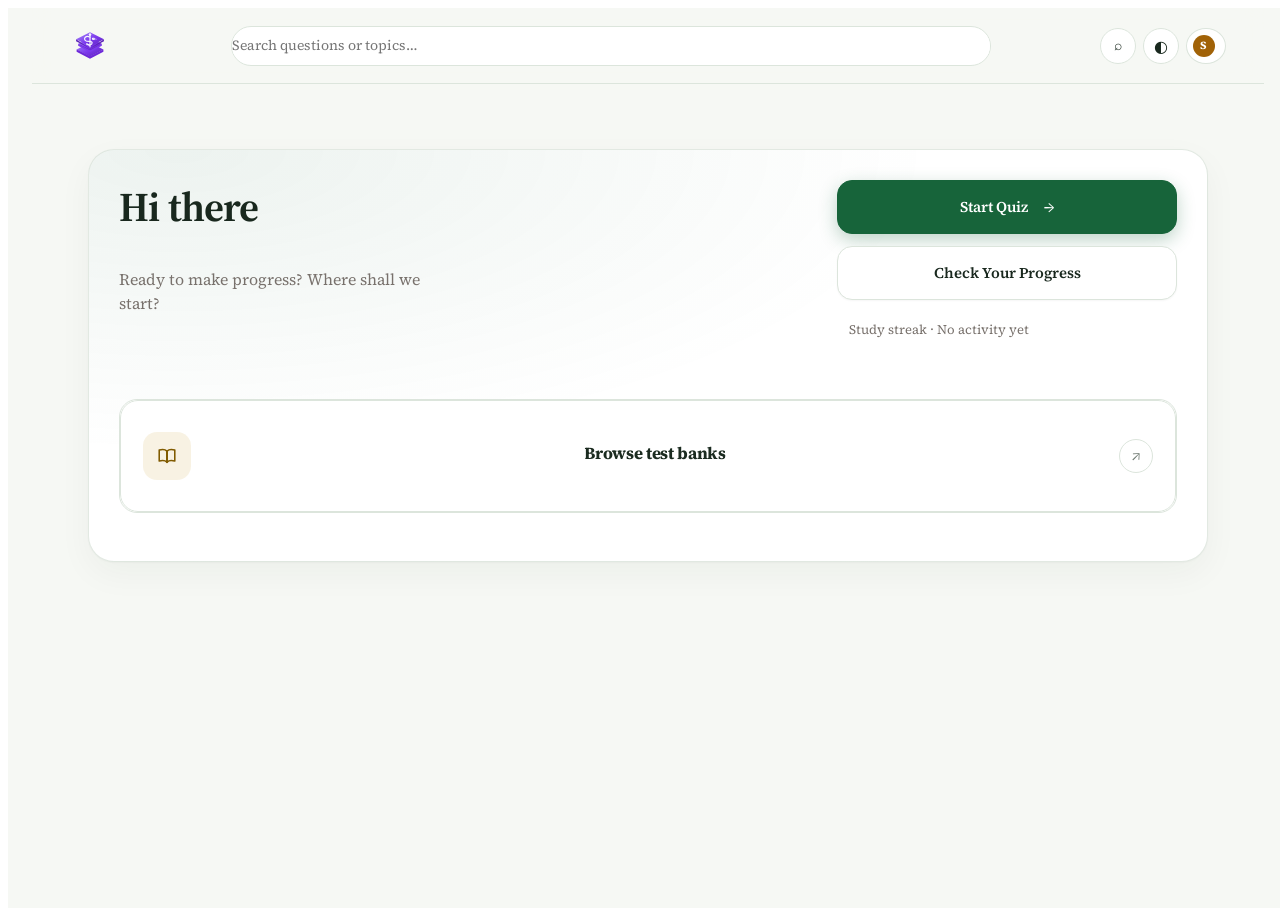
==== commit 71999e06: "Refresh settings layout assets" ====
--- a/index.html
+++ b/index.html
@@ -7,7 +7,7 @@
   <link href="https://fonts.googleapis.com/css2?family=Playfair+Display:ital,wght@0,400;0,600;0,700;1,400&family=Source+Serif+4:ital,opsz,wght@0,8..60,300;0,8..60,400;0,8..60,500;1,8..60,300;1,8..60,400&family=JetBrains+Mono:wght@400;500&display=swap" rel="stylesheet" />
   <link rel="icon" type="image/svg+xml" href="assets/studymats-mark.svg" />
   <link rel="stylesheet" href="style.css?v=20261027-browse-dialog-width-override" />
-  <link rel="stylesheet" href="navigation-redesign.css?v=22" />
+  <link rel="stylesheet" href="navigation-redesign.css?v=23" />
   <link rel="stylesheet" href="navigation-redesign-v12.css?v=16" />
   <link rel="stylesheet" href="navigation-redesign-search.css?v=6" />
   <link rel="stylesheet" href="navigation-redesign-progress.css?v=6" />
@@ -308,7 +308,7 @@
     });
   }
   </script>
-  <script src="./navigation-redesign.js?v=26"></script>
+  <script src="./navigation-redesign.js?v=27"></script>
   <script src="./navigation-redesign-search.js?v=3"></script>
 <script>
 /* StudyMats mobile polish patch v12 */
--- a/navigation-redesign.css
+++ b/navigation-redesign.css
@@ -1337,3 +1337,124 @@
   .sm-settings-nav-item,
   .sm-settings-row { transition: none !important; }
 }
+
+/* Settings layout correction: remove redundant sidebar summaries and give
+   every preference row a consistent control column and vertical rhythm. */
+.sm-settings-dialog {
+  width: min(1000px, calc(100vw - 40px)) !important;
+  max-width: 1000px !important;
+  max-height: min(820px, calc(100dvh - 40px)) !important;
+}
+.sm-settings-layout {
+  grid-template-columns: 208px minmax(0, 1fr) !important;
+}
+.sm-settings-nav {
+  gap: 4px !important;
+  padding: 20px 12px !important;
+}
+.sm-settings-nav-item {
+  min-height: 42px !important;
+  padding: 10px 12px !important;
+  line-height: 1.3 !important;
+}
+.sm-settings-nav-summary { display: none !important; }
+.sm-settings-search-wrap {
+  padding: 14px 24px !important;
+}
+.sm-settings-search-wrap input {
+  min-height: 44px !important;
+}
+.sm-settings-content {
+  padding: 28px 34px !important;
+}
+.sm-settings-page {
+  max-width: 720px !important;
+}
+.sm-settings-page h3 {
+  margin-bottom: 7px !important;
+}
+.sm-settings-description {
+  margin: 0 0 22px !important;
+  max-width: 62ch !important;
+}
+.sm-settings-row,
+.sm-settings-reset-card {
+  display: grid !important;
+  grid-template-columns: minmax(0, 1fr) minmax(148px, 184px) !important;
+  align-items: center !important;
+  column-gap: 24px !important;
+  min-height: 88px !important;
+  margin: 0 0 12px !important;
+  padding: 17px 20px !important;
+  border: 1px solid var(--border, #e6e0d9) !important;
+  border-radius: 13px !important;
+}
+.sm-settings-row:last-of-type,
+.sm-settings-reset-card:last-of-type {
+  margin-bottom: 0 !important;
+}
+.sm-settings-row > div,
+.sm-settings-reset-card > div {
+  min-width: 0 !important;
+}
+.sm-settings-row strong,
+.sm-settings-reset-card strong {
+  line-height: 1.35 !important;
+}
+.sm-settings-row p,
+.sm-settings-reset-card p {
+  max-width: 58ch !important;
+  margin-top: 5px !important;
+  line-height: 1.5 !important;
+}
+.sm-settings-row .sm-settings-control,
+.sm-settings-reset-card .sm-settings-control {
+  width: 100% !important;
+  min-width: 0 !important;
+  max-width: none !important;
+  min-height: 42px !important;
+  justify-self: stretch !important;
+}
+.sm-settings-note {
+  margin: 14px 2px 0 !important;
+}
+.sm-settings-reset-list {
+  display: grid;
+  gap: 10px;
+  border-top: 0;
+}
+.sm-settings-reset-list .sm-settings-reset-card {
+  margin: 0 !important;
+}
+@media (max-width: 760px) {
+  .sm-settings-dialog {
+    width: calc(100vw - 24px) !important;
+    max-height: calc(100dvh - 24px) !important;
+  }
+  .sm-settings-layout {
+    grid-template-columns: minmax(0, 1fr) !important;
+  }
+  .sm-settings-nav {
+    padding: 9px 12px !important;
+  }
+  .sm-settings-content {
+    padding: 22px 18px !important;
+  }
+  .sm-settings-row,
+  .sm-settings-reset-card {
+    grid-template-columns: minmax(0, 1fr) !important;
+    row-gap: 12px !important;
+    min-height: 0 !important;
+    padding: 16px !important;
+  }
+  .sm-settings-row .sm-settings-control,
+  .sm-settings-reset-card .sm-settings-control {
+    width: 100% !important;
+  }
+}
+@media (max-width: 480px) {
+  .sm-settings-search-wrap { padding: 12px 16px !important; }
+  .sm-settings-content { padding: 18px 14px !important; }
+  .sm-settings-row,
+  .sm-settings-reset-card { padding: 15px !important; }
+}
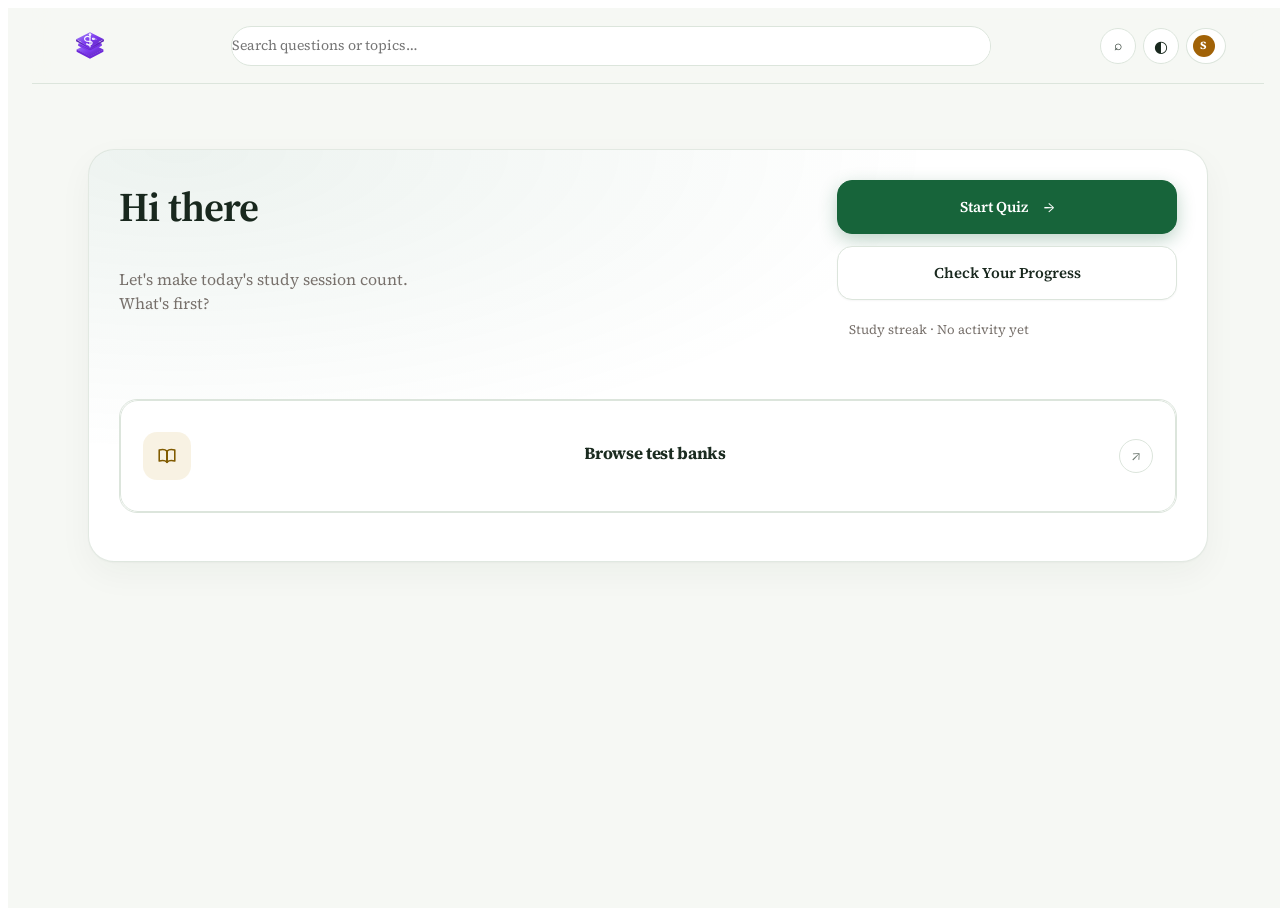
==== commit cff15226: "Refresh settings spacing stylesheet" ====
--- a/index.html
+++ b/index.html
@@ -7,7 +7,7 @@
   <link href="https://fonts.googleapis.com/css2?family=Playfair+Display:ital,wght@0,400;0,600;0,700;1,400&family=Source+Serif+4:ital,opsz,wght@0,8..60,300;0,8..60,400;0,8..60,500;1,8..60,300;1,8..60,400&family=JetBrains+Mono:wght@400;500&display=swap" rel="stylesheet" />
   <link rel="icon" type="image/svg+xml" href="assets/studymats-mark.svg" />
   <link rel="stylesheet" href="style.css?v=20261027-browse-dialog-width-override" />
-  <link rel="stylesheet" href="navigation-redesign.css?v=23" />
+  <link rel="stylesheet" href="navigation-redesign.css?v=24" />
   <link rel="stylesheet" href="navigation-redesign-v12.css?v=16" />
   <link rel="stylesheet" href="navigation-redesign-search.css?v=6" />
   <link rel="stylesheet" href="navigation-redesign-progress.css?v=6" />
--- a/navigation-redesign.css
+++ b/navigation-redesign.css
@@ -1458,3 +1458,197 @@
   .sm-settings-row,
   .sm-settings-reset-card { padding: 15px !important; }
 }
+
+
+/* Content rhythm for Reset, Data & backup, and Profile settings pages. */
+.sm-settings-reset-all,
+.sm-settings-data-note {
+  display: flex;
+  align-items: center;
+  justify-content: space-between;
+  gap: 22px;
+  margin-top: 18px;
+  padding: 19px 20px;
+  border: 1px solid var(--border, #e6e0d9);
+  border-radius: 14px;
+  background: var(--bg-card, #fff);
+}
+.sm-settings-reset-all > div,
+.sm-settings-data-note > div {
+  min-width: 0;
+}
+.sm-settings-reset-all strong,
+.sm-settings-data-note strong {
+  display: block;
+  font-size: .94rem;
+  line-height: 1.4;
+}
+.sm-settings-reset-all p,
+.sm-settings-data-note p {
+  margin: 6px 0 0;
+  max-width: 58ch;
+  color: var(--text-muted, #78716c);
+  font-size: .84rem;
+  line-height: 1.6;
+}
+.sm-settings-data-note {
+  align-items: flex-start;
+  flex-direction: column;
+  gap: 14px;
+  margin-top: 14px;
+  background: color-mix(in srgb, var(--bg, #f7f8f6) 65%, var(--bg-card, #fff));
+}
+.sm-settings-data-note .sm-settings-control {
+  width: auto;
+  min-width: 170px;
+}
+.sm-settings-page[data-settings-page="reset"] .sm-settings-note {
+  margin-top: 16px !important;
+  line-height: 1.55;
+}
+.sm-backup-overview {
+  gap: 16px;
+  margin: 0 0 16px;
+  padding: 18px 20px;
+}
+.sm-backup-overview > div:last-child,
+.sm-settings-account-card > div:last-child {
+  min-width: 0;
+}
+.sm-backup-overview strong,
+.sm-settings-account-card strong {
+  line-height: 1.4;
+}
+.sm-backup-overview p,
+.sm-settings-account-card p {
+  margin-top: 7px;
+  line-height: 1.65;
+}
+.sm-settings-page[data-settings-page="data"] .sm-settings-row {
+  margin-top: 0 !important;
+  margin-bottom: 16px !important;
+}
+.sm-backup-guidance {
+  margin: 0 0 16px;
+  padding: 18px 20px;
+}
+.sm-backup-guidance ol {
+  margin-top: 12px;
+  padding-left: 22px;
+  line-height: 1.65;
+}
+.sm-backup-guidance li + li {
+  margin-top: 8px;
+}
+.sm-settings-page[data-settings-page="data"] .sm-settings-note {
+  margin-top: 16px !important;
+  line-height: 1.6;
+}
+.sm-profile-summary-card {
+  display: grid;
+  grid-template-columns: 48px minmax(0, 1fr) auto;
+  align-items: center;
+  column-gap: 16px;
+  row-gap: 8px;
+  margin: 0 0 18px;
+  padding: 18px 20px;
+  border: 1px solid var(--border, #e6e0d9);
+  border-radius: 14px;
+  background: var(--bg-card, #fff);
+}
+.sm-profile-summary-copy {
+  display: flex;
+  flex-direction: column;
+  align-items: flex-start;
+  gap: 5px;
+  min-width: 0;
+  line-height: 1.45;
+}
+.sm-profile-summary-copy strong {
+  font-size: .98rem;
+  line-height: 1.35;
+}
+.sm-profile-summary-copy span {
+  color: var(--text-muted, #78716c);
+  font-size: .84rem;
+}
+.sm-profile-summary-copy small {
+  margin-top: 2px;
+  color: var(--text-muted, #78716c);
+  font-size: .75rem;
+  line-height: 1.4;
+}
+.sm-settings-account-card {
+  display: flex;
+  align-items: flex-start;
+  gap: 16px;
+  margin: 0 0 16px;
+  padding: 18px 20px;
+  border: 1px solid var(--border, #e6e0d9);
+  border-radius: 14px;
+  background: var(--bg-card, #fff);
+}
+.sm-settings-account-card p {
+  margin: 7px 0 10px;
+  max-width: 58ch;
+  color: var(--text-muted, #78716c);
+  font-size: .84rem;
+  line-height: 1.65;
+}
+.sm-settings-account-status {
+  display: inline-flex;
+  margin-top: 2px;
+}
+.sm-settings-page[data-settings-page="profile"] .sm-settings-row {
+  margin-top: 0 !important;
+}
+.sm-settings-page[data-settings-page="profile"] .sm-settings-note {
+  margin-top: 16px !important;
+  line-height: 1.6;
+}
+html[data-theme="dark"] .sm-settings-reset-all,
+html[data-theme="dark"] .sm-settings-data-note,
+html[data-theme="dark"] .sm-backup-overview,
+html[data-theme="dark"] .sm-backup-guidance,
+html[data-theme="dark"] .sm-profile-summary-card,
+html[data-theme="dark"] .sm-settings-account-card {
+  background: var(--bg-card, #1a1816);
+  border-color: var(--border, #3f3a36);
+}
+@media (max-width: 760px) {
+  .sm-settings-reset-all {
+    align-items: stretch;
+    flex-direction: column;
+    gap: 14px;
+    padding: 16px;
+  }
+  .sm-settings-reset-all .sm-settings-control,
+  .sm-settings-data-note .sm-settings-control {
+    width: 100%;
+  }
+  .sm-profile-summary-card {
+    grid-template-columns: 44px minmax(0, 1fr);
+    padding: 16px;
+    column-gap: 13px;
+  }
+  .sm-profile-summary-card > .sm-settings-control {
+    grid-column: 1 / -1;
+    width: 100%;
+  }
+  .sm-settings-account-card,
+  .sm-backup-overview {
+    gap: 12px;
+    padding: 16px;
+  }
+}
+@media (max-width: 480px) {
+  .sm-settings-reset-all,
+  .sm-settings-data-note,
+  .sm-backup-guidance {
+    padding: 15px;
+  }
+  .sm-settings-account-card,
+  .sm-backup-overview {
+    padding: 15px;
+  }
+}
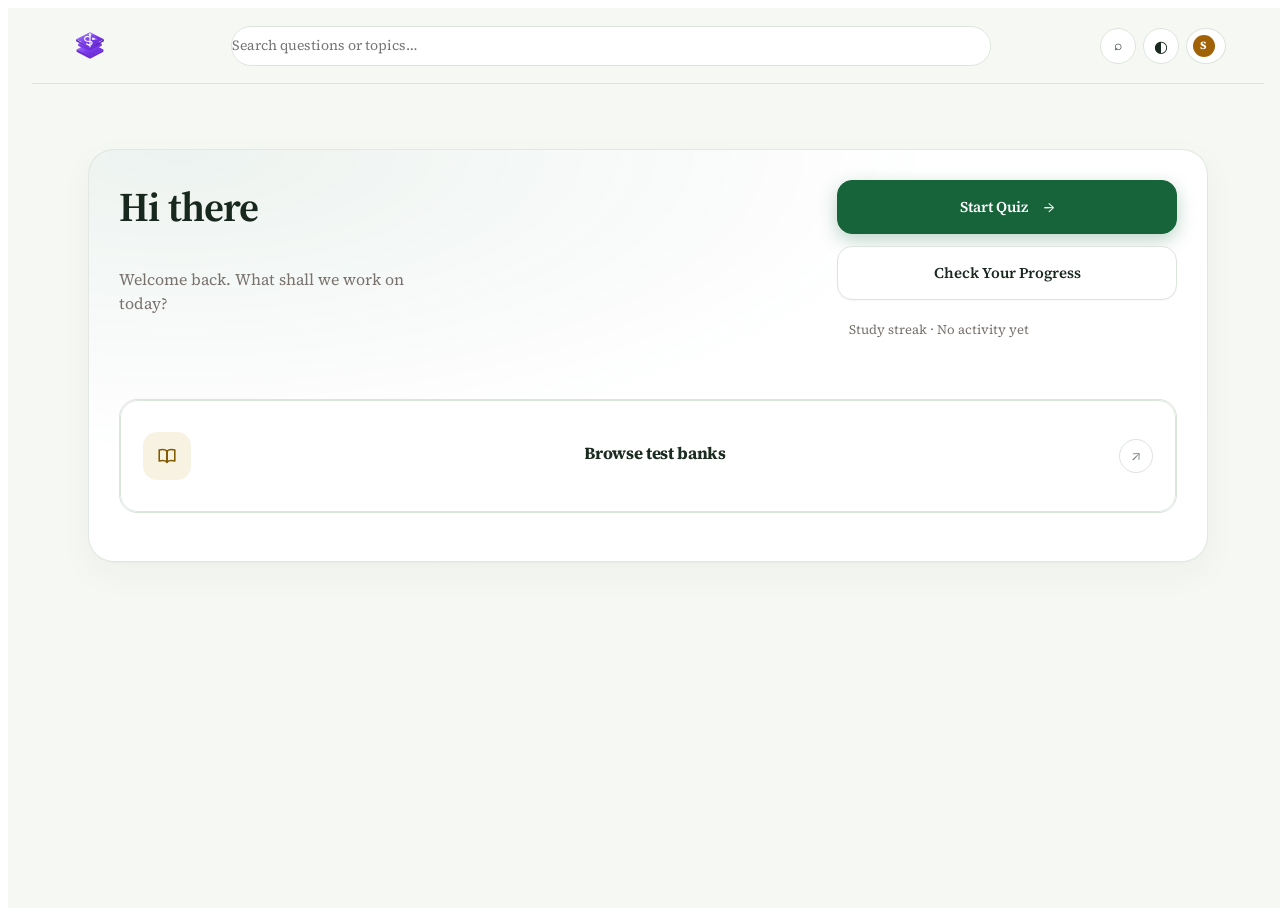
==== commit 4877406e: "Refresh settings footer assets" ====
--- a/index.html
+++ b/index.html
@@ -7,7 +7,7 @@
   <link href="https://fonts.googleapis.com/css2?family=Playfair+Display:ital,wght@0,400;0,600;0,700;1,400&family=Source+Serif+4:ital,opsz,wght@0,8..60,300;0,8..60,400;0,8..60,500;1,8..60,300;1,8..60,400&family=JetBrains+Mono:wght@400;500&display=swap" rel="stylesheet" />
   <link rel="icon" type="image/svg+xml" href="assets/studymats-mark.svg" />
   <link rel="stylesheet" href="style.css?v=20261027-browse-dialog-width-override" />
-  <link rel="stylesheet" href="navigation-redesign.css?v=24" />
+  <link rel="stylesheet" href="navigation-redesign.css?v=25" />
   <link rel="stylesheet" href="navigation-redesign-v12.css?v=16" />
   <link rel="stylesheet" href="navigation-redesign-search.css?v=6" />
   <link rel="stylesheet" href="navigation-redesign-progress.css?v=6" />
@@ -308,7 +308,7 @@
     });
   }
   </script>
-  <script src="./navigation-redesign.js?v=27"></script>
+  <script src="./navigation-redesign.js?v=28"></script>
   <script src="./navigation-redesign-search.js?v=3"></script>
 <script>
 /* StudyMats mobile polish patch v12 */
--- a/navigation-redesign.css
+++ b/navigation-redesign.css
@@ -1652,3 +1652,30 @@
     padding: 15px;
   }
 }
+
+
+/* Minimal one-line creator credit at the bottom of Settings. */
+.sm-settings-footer {
+  display: flex;
+  align-items: center;
+  justify-content: center;
+  min-height: 44px;
+  margin: 0 28px;
+  border-top: 1px solid var(--border, #e6e0d9);
+  color: var(--text-muted, #78716c);
+  font-size: .75rem;
+  line-height: 1.4;
+  text-align: center;
+  white-space: nowrap;
+}
+.sm-settings-footer strong {
+  color: var(--text-main, #292524);
+  font-weight: 700;
+}
+@media (max-width: 480px) {
+  .sm-settings-footer {
+    min-height: 40px;
+    margin: 0 14px;
+    font-size: .68rem;
+  }
+}
